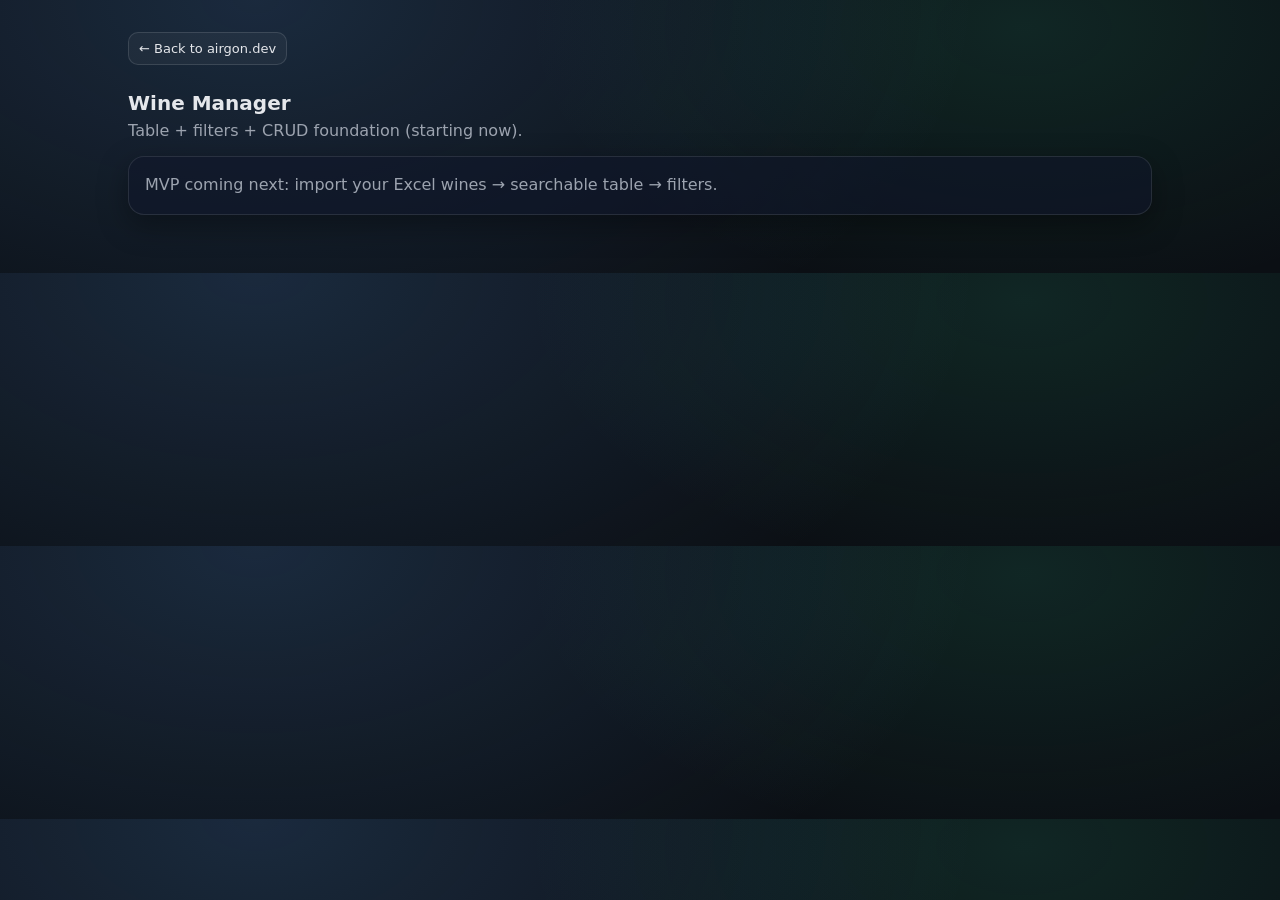
==== projects/wine-manager/index.html @ 974c3c9a "Add project placeholders" ====
<!DOCTYPE html>
<html lang="en">
<head>
  <meta charset="UTF-8" />
  <meta name="viewport" content="width=device-width, initial-scale=1"/>
  <title>Wine Manager</title>
  <link rel="stylesheet" href="../../css/style.css" />
</head>
<body>
  <main class="container" style="padding: 32px 18px;">
    <a class="btn small" href="/">← Back to airgon.dev</a>

    <section class="section">
      <div class="section-head">
        <h3>Wine Manager</h3>
        <p>Table + filters + CRUD foundation (starting now).</p>
      </div>

      <div class="card" style="margin-top:16px;">
        <p style="margin:0;color:var(--muted);">
          MVP coming next: import your Excel wines → searchable table → filters.
        </p>
      </div>
    </section>
  </main>
</body>
</html>
---- css/style.css ----
:root {
  --bg: #0b0f14;
  --panel: #111827;
  --card: #0f172a;
  --text: #e5e7eb;
  --muted: #9ca3af;
  --line: rgba(255,255,255,0.10);
  --accent: #60a5fa;
  --accent2: #34d399;
  --shadow: 0 10px 30px rgba(0,0,0,0.35);
  --radius: 16px;
}

* { box-sizing: border-box; }

body {
  margin: 0;
  font-family: system-ui, -apple-system, Segoe UI, Roboto, Ubuntu, Cantarell, "Helvetica Neue", Arial, sans-serif;
  background: radial-gradient(1200px 700px at 20% 0%, rgba(96,165,250,0.18), transparent 60%),
              radial-gradient(900px 500px at 80% 10%, rgba(52,211,153,0.12), transparent 55%),
              var(--bg);
  color: var(--text);
}

a { color: inherit; text-decoration: none; }
strong { color: #fff; }

.container {
  max-width: 1060px;
  margin: 0 auto;
  padding: 0 18px;
}

.site-header {
  position: sticky;
  top: 0;
  z-index: 10;
  backdrop-filter: blur(10px);
  background: rgba(11, 15, 20, 0.72);
  border-bottom: 1px solid var(--line);
}

.site-header .container {
  display: flex;
  align-items: center;
  justify-content: space-between;
  gap: 16px;
  padding: 16px 18px;
}

.brand {
  display: flex;
  gap: 12px;
  align-items: center;
}

.logo {
  width: 40px;
  height: 40px;
  border-radius: 12px;
  display: grid;
  place-items: center;
  background: linear-gradient(135deg, rgba(96,165,250,0.25), rgba(52,211,153,0.18));
  border: 1px solid var(--line);
  box-shadow: var(--shadow);
  font-weight: 800;
}

.title {
  margin: 0;
  font-size: 18px;
  letter-spacing: 0.2px;
}

.subtitle {
  margin: 2px 0 0;
  font-size: 13px;
  color: var(--muted);
}

.nav {
  display: flex;
  gap: 14px;
  font-size: 14px;
  color: var(--muted);
}

.nav a {
  padding: 8px 10px;
  border-radius: 10px;
}

.nav a:hover {
  background: rgba(255,255,255,0.06);
  color: var(--text);
}

.hero {
  display: grid;
  grid-template-columns: 1.4fr 0.9fr;
  gap: 18px;
  padding: 30px 0 12px;
}

.hero h2 {
  font-size: 34px;
  margin: 0 0 10px;
}

.hero p {
  margin: 0 0 16px;
  color: var(--muted);
  line-height: 1.6;
}

.panel {
  background: linear-gradient(180deg, rgba(17,24,39,0.8), rgba(15,23,42,0.65));
  border: 1px solid var(--line);
  border-radius: var(--radius);
  padding: 16px;
  box-shadow: var(--shadow);
}

.panel-title {
  margin: 0 0 10px;
  font-weight: 700;
}

.panel-list {
  list-style: none;
  padding: 0;
  margin: 0 0 12px;
}

.panel-list li {
  display: flex;
  align-items: center;
  gap: 10px;
  color: var(--muted);
  padding: 8px 0;
  border-bottom: 1px dashed rgba(255,255,255,0.12);
}

.panel-list li:last-child { border-bottom: 0; }

.dot {
  width: 10px;
  height: 10px;
  border-radius: 99px;
  display: inline-block;
}

.dot.ok { background: var(--accent2); }

.panel-foot {
  margin: 0;
  color: var(--muted);
  font-size: 13px;
}

.section {
  padding: 26px 0;
}

.section-head h3 {
  margin: 0 0 6px;
  font-size: 20px;
}

.section-head p {
  margin: 0;
  color: var(--muted);
}

.grid {
  margin-top: 16px;
  display: grid;
  grid-template-columns: repeat(3, 1fr);
  gap: 14px;
}

.card {
  background: rgba(15, 23, 42, 0.6);
  border: 1px solid var(--line);
  border-radius: var(--radius);
  padding: 16px;
  box-shadow: var(--shadow);
}

.card.soft {
  background: rgba(17, 24, 39, 0.45);
}

.card-top {
  display: flex;
  align-items: center;
  justify-content: space-between;
  gap: 10px;
  margin-bottom: 8px;
}

.card h4 {
  margin: 0;
  font-size: 16px;
}

.card p {
  margin: 0 0 14px;
  color: var(--muted);
  line-height: 1.55;
}

.tag {
  font-size: 12px;
  color: var(--muted);
  border: 1px solid rgba(255,255,255,0.12);
  padding: 4px 8px;
  border-radius: 999px;
  background: rgba(255,255,255,0.04);
}

.btn {
  display: inline-flex;
  align-items: center;
  justify-content: center;
  gap: 8px;
  padding: 10px 12px;
  border-radius: 12px;
  border: 1px solid rgba(255,255,255,0.12);
  background: rgba(255,255,255,0.04);
  color: var(--text);
  font-size: 14px;
}

.btn:hover {
  border-color: rgba(255,255,255,0.18);
  background: rgba(255,255,255,0.07);
}

.btn.primary {
  border-color: rgba(96,165,250,0.35);
  background: rgba(96,165,250,0.14);
}

.btn.small {
  padding: 8px 10px;
  border-radius: 10px;
  font-size: 13px;
}

.cta-row {
  display: flex;
  gap: 10px;
  flex-wrap: wrap;
  margin-bottom: 10px;
}

.badges {
  display: flex;
  flex-wrap: wrap;
  gap: 8px;
}

.badge {
  font-size: 12px;
  color: var(--muted);
  border: 1px solid rgba(255,255,255,0.12);
  padding: 5px 8px;
  border-radius: 999px;
  background: rgba(255,255,255,0.04);
}

.two-col {
  margin-top: 16px;
  display: grid;
  grid-template-columns: 1fr 1fr;
  gap: 14px;
}

.stack {
  margin-top: 16px;
  display: grid;
  grid-template-columns: 1fr 1fr;
  gap: 12px;
}

.stack-item {
  border: 1px solid var(--line);
  background: rgba(255,255,255,0.03);
  border-radius: var(--radius);
  padding: 12px 14px;
  display: flex;
  justify-content: space-between;
  gap: 10px;
  color: var(--muted);
}

.stack-label { color: var(--muted); }
.stack-value { color: var(--text); }

.footer {
  border-top: 1px solid var(--line);
  padding: 18px 0 26px;
  margin-top: 12px;
  color: var(--muted);
  font-size: 13px;
}

@media (max-width: 900px) {
  .hero { grid-template-columns: 1fr; }
  .grid { grid-template-columns: 1fr; }
  .two-col { grid-template-columns: 1fr; }
  .stack { grid-template-columns: 1fr; }
  .nav { display: none; }
}
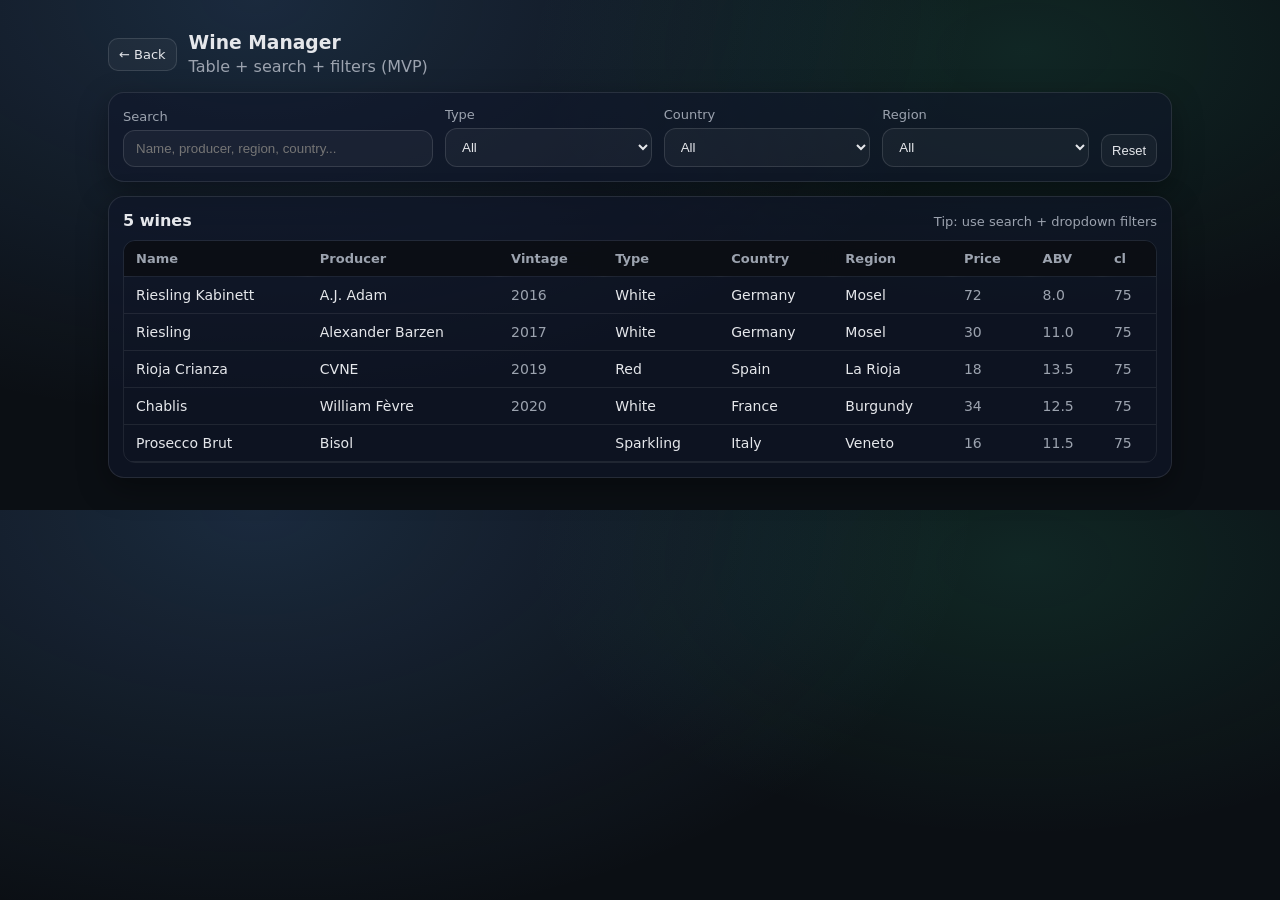
==== commit 942343ef: "Wine Manager MVP: table + search + filters (sample data)" ====
--- a/projects/wine-manager/index.html
+++ b/projects/wine-manager/index.html
@@ -5,23 +5,77 @@
   <meta name="viewport" content="width=device-width, initial-scale=1"/>
   <title>Wine Manager</title>
   <link rel="stylesheet" href="../../css/style.css" />
+  <link rel="stylesheet" href="style.css" />
 </head>
 <body>
-  <main class="container" style="padding: 32px 18px;">
-    <a class="btn small" href="/">← Back to airgon.dev</a>
+  <main class="container wm" style="padding: 32px 18px;">
+    <div class="wm-top">
+      <a class="btn small" href="/">← Back</a>
+      <div>
+        <h3 style="margin:0;">Wine Manager</h3>
+        <p class="wm-sub" style="margin:4px 0 0;">Table + search + filters (MVP)</p>
+      </div>
+    </div>
 
-    <section class="section">
-      <div class="section-head">
-        <h3>Wine Manager</h3>
-        <p>Table + filters + CRUD foundation (starting now).</p>
+    <section class="wm-controls card" style="margin-top:16px;">
+      <div class="wm-row">
+        <label class="wm-label">
+          Search
+          <input id="q" class="wm-input" type="search" placeholder="Name, producer, region, country..." />
+        </label>
+
+        <label class="wm-label">
+          Type
+          <select id="type" class="wm-input">
+            <option value="">All</option>
+          </select>
+        </label>
+
+        <label class="wm-label">
+          Country
+          <select id="country" class="wm-input">
+            <option value="">All</option>
+          </select>
+        </label>
+
+        <label class="wm-label">
+          Region
+          <select id="region" class="wm-input">
+            <option value="">All</option>
+          </select>
+        </label>
+
+        <button id="reset" class="btn small">Reset</button>
+      </div>
+    </section>
+
+    <section class="wm-table card" style="margin-top:14px;">
+      <div class="wm-meta">
+        <div id="count" class="wm-count">0 wines</div>
+        <div class="wm-hint">Tip: use search + dropdown filters</div>
       </div>
 
-      <div class="card" style="margin-top:16px;">
-        <p style="margin:0;color:var(--muted);">
-          MVP coming next: import your Excel wines → searchable table → filters.
-        </p>
+      <div class="wm-scroll">
+        <table class="wm-t">
+          <thead>
+            <tr>
+              <th>Name</th>
+              <th>Producer</th>
+              <th>Vintage</th>
+              <th>Type</th>
+              <th>Country</th>
+              <th>Region</th>
+              <th class="num">Price</th>
+              <th class="num">ABV</th>
+              <th class="num">cl</th>
+            </tr>
+          </thead>
+          <tbody id="tbody"></tbody>
+        </table>
       </div>
     </section>
   </main>
+
+  <script src="app.js"></script>
 </body>
 </html>
--- a/projects/wine-manager/style.css
+++ b/projects/wine-manager/style.css
@@ -0,0 +1,94 @@
+.wm { max-width: 1100px; }
+
+.wm-top {
+  display: flex;
+  gap: 12px;
+  align-items: center;
+}
+
+.wm-sub { color: var(--muted); }
+
+.wm-controls { padding: 14px; }
+
+.wm-row {
+  display: grid;
+  grid-template-columns: 1.5fr 1fr 1fr 1fr auto;
+  gap: 12px;
+  align-items: end;
+}
+
+.wm-label {
+  display: grid;
+  gap: 6px;
+  font-size: 13px;
+  color: var(--muted);
+}
+
+.wm-input {
+  width: 100%;
+  padding: 10px 12px;
+  border-radius: 12px;
+  border: 1px solid rgba(255,255,255,0.12);
+  background: rgba(255,255,255,0.04);
+  color: var(--text);
+  outline: none;
+}
+
+.wm-input:focus {
+  border-color: rgba(96,165,250,0.45);
+  box-shadow: 0 0 0 4px rgba(96,165,250,0.12);
+}
+
+.wm-table { padding: 14px; }
+
+.wm-meta {
+  display: flex;
+  justify-content: space-between;
+  align-items: baseline;
+  gap: 10px;
+  margin-bottom: 10px;
+}
+
+.wm-count { font-weight: 700; }
+.wm-hint { color: var(--muted); font-size: 13px; }
+
+.wm-scroll {
+  overflow: auto;
+  border-radius: 12px;
+  border: 1px solid rgba(255,255,255,0.08);
+}
+
+.wm-t {
+  width: 100%;
+  border-collapse: collapse;
+  min-width: 860px;
+}
+
+.wm-t th, .wm-t td {
+  padding: 10px 12px;
+  border-bottom: 1px solid rgba(255,255,255,0.08);
+  text-align: left;
+  color: var(--text);
+  font-size: 14px;
+}
+
+.wm-t th {
+  position: sticky;
+  top: 0;
+  background: rgba(11, 15, 20, 0.92);
+  backdrop-filter: blur(8px);
+  border-bottom: 1px solid rgba(255,255,255,0.12);
+  font-size: 13px;
+  color: var(--muted);
+}
+
+.wm-t tr:hover td {
+  background: rgba(255,255,255,0.03);
+}
+
+.num { text-align: right; }
+td.num { color: var(--muted); }
+
+@media (max-width: 900px) {
+  .wm-row { grid-template-columns: 1fr 1fr; }
+}
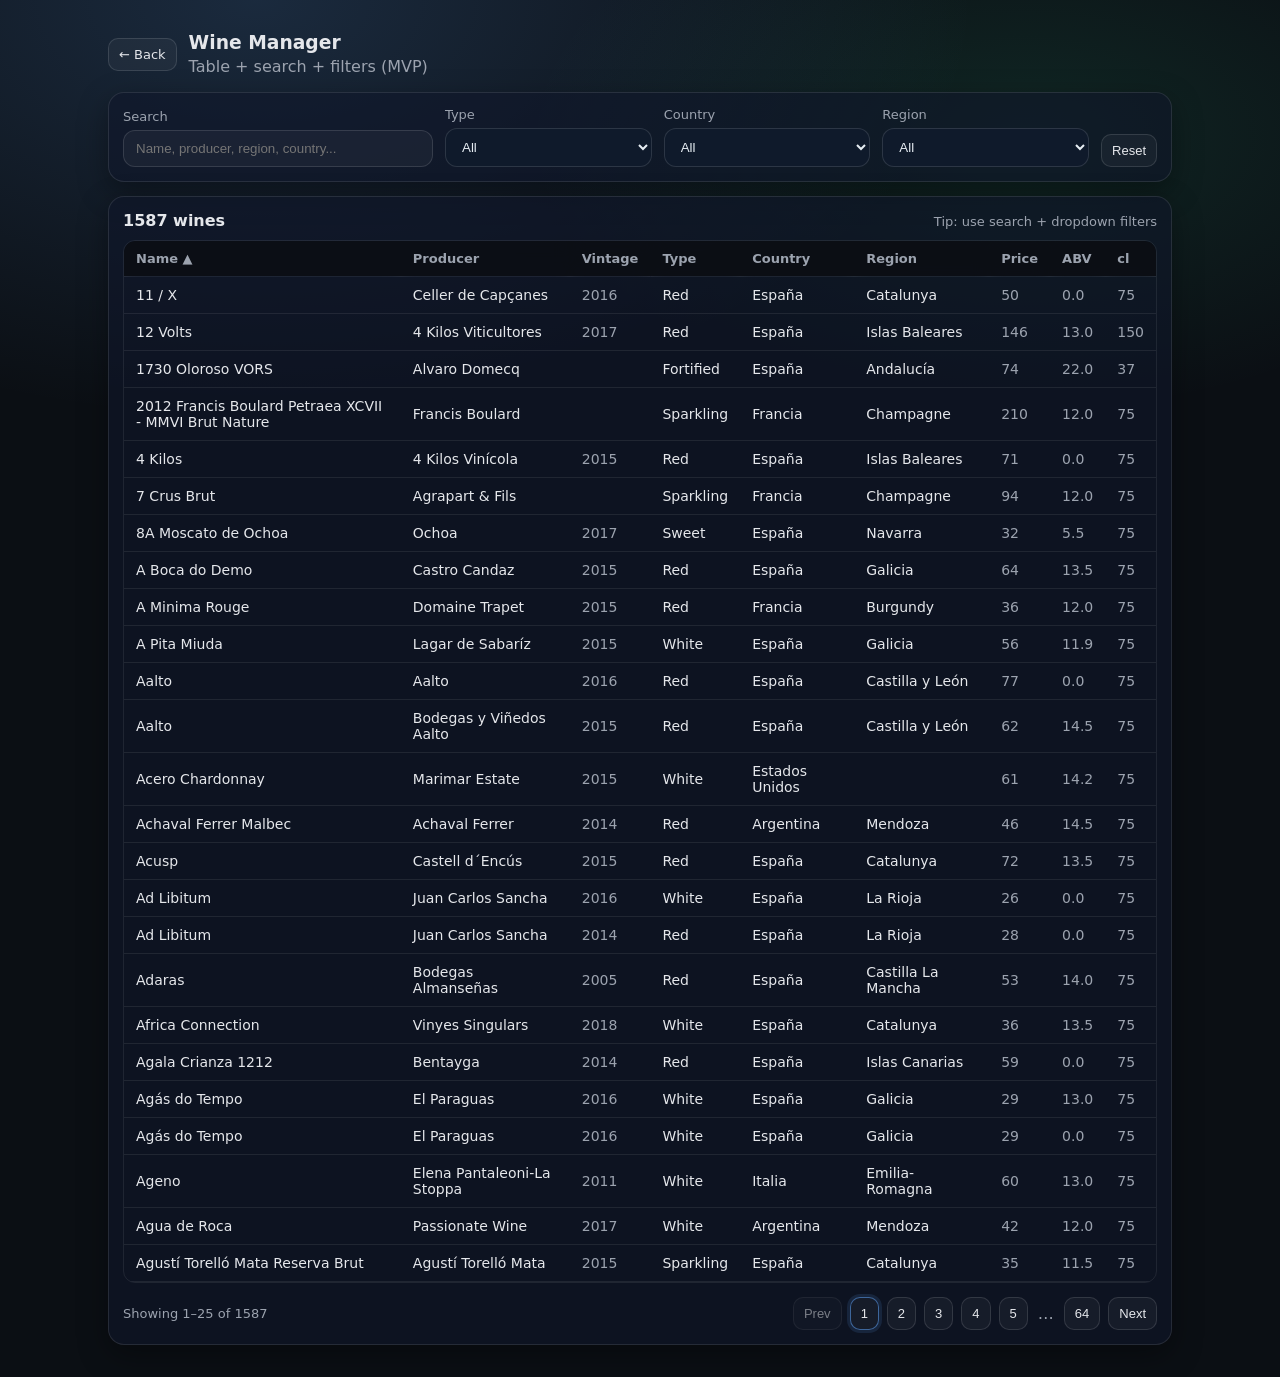
==== commit d30fdff7: "feat: wine manager v0.2.0 (sorting, pagination, modal, UI improvements)" ====
--- a/projects/wine-manager/index.html
+++ b/projects/wine-manager/index.html
@@ -1,12 +1,14 @@
 <!DOCTYPE html>
 <html lang="en">
+
 <head>
   <meta charset="UTF-8" />
-  <meta name="viewport" content="width=device-width, initial-scale=1"/>
+  <meta name="viewport" content="width=device-width, initial-scale=1" />
   <title>Wine Manager</title>
   <link rel="stylesheet" href="../../css/style.css" />
   <link rel="stylesheet" href="style.css" />
 </head>
+
 <body>
   <main class="container wm" style="padding: 32px 18px;">
     <div class="wm-top">
@@ -73,9 +75,44 @@
           <tbody id="tbody"></tbody>
         </table>
       </div>
+
+      <div class="wm-pagination">
+        <div id="page-info" class="wm-page-info">Showing 0–0 of 0</div>
+        <div id="pagination" class="wm-page-controls"></div>
+      </div>
     </section>
   </main>
 
+    <div id="wine-modal" class="wm-modal" hidden>
+    <div class="wm-modal-backdrop" id="wine-modal-backdrop"></div>
+
+    <div
+      class="wm-modal-card"
+      role="dialog"
+      aria-modal="true"
+      aria-labelledby="wine-modal-title"
+    >
+      <div class="wm-modal-head">
+        <div>
+          <h3 id="wine-modal-title" class="wm-modal-title">Wine details</h3>
+          <p id="wine-modal-subtitle" class="wm-modal-subtitle"></p>
+        </div>
+
+        <button
+          id="wine-modal-close"
+          class="btn small"
+          type="button"
+          aria-label="Close wine details"
+        >
+          ✕
+        </button>
+      </div>
+
+      <div id="wine-modal-body" class="wm-modal-body"></div>
+    </div>
+  </div>
+
   <script src="app.js"></script>
 </body>
+
 </html>
--- a/projects/wine-manager/style.css
+++ b/projects/wine-manager/style.css
@@ -1,4 +1,10 @@
-.wm { max-width: 1100px; }
+/* ===============================
+   Layout
+================================ */
+
+.wm {
+  max-width: 1100px;
+}
 
 .wm-top {
   display: flex;
@@ -6,9 +12,17 @@
   align-items: center;
 }
 
-.wm-sub { color: var(--muted); }
-
-.wm-controls { padding: 14px; }
+.wm-sub {
+  color: var(--muted);
+}
+
+/* ===============================
+   Controls
+================================ */
+
+.wm-controls {
+  padding: 14px;
+}
 
 .wm-row {
   display: grid;
@@ -39,7 +53,31 @@
   box-shadow: 0 0 0 4px rgba(96,165,250,0.12);
 }
 
-.wm-table { padding: 14px; }
+/* Fix dropdown readability */
+
+select.wm-input {
+  background-color: #0f1a2b;
+  color: #e6edf3;
+  color-scheme: dark;
+}
+
+select.wm-input option {
+  background-color: #0f1a2b;
+  color: #e6edf3;
+}
+
+select.wm-input option:checked {
+  background-color: #1f3a6d;
+  color: #ffffff;
+}
+
+/* ===============================
+   Table
+================================ */
+
+.wm-table {
+  padding: 14px;
+}
 
 .wm-meta {
   display: flex;
@@ -49,8 +87,14 @@
   margin-bottom: 10px;
 }
 
-.wm-count { font-weight: 700; }
-.wm-hint { color: var(--muted); font-size: 13px; }
+.wm-count {
+  font-weight: 700;
+}
+
+.wm-hint {
+  color: var(--muted);
+  font-size: 13px;
+}
 
 .wm-scroll {
   overflow: auto;
@@ -64,7 +108,8 @@
   min-width: 860px;
 }
 
-.wm-t th, .wm-t td {
+.wm-t th,
+.wm-t td {
   padding: 10px 12px;
   border-bottom: 1px solid rgba(255,255,255,0.08);
   text-align: left;
@@ -80,15 +125,179 @@
   border-bottom: 1px solid rgba(255,255,255,0.12);
   font-size: 13px;
   color: var(--muted);
-}
-
-.wm-t tr:hover td {
+
+  cursor: pointer;
+  user-select: none;
+}
+
+.wm-t th:hover {
+  color: #ffffff;
+}
+
+/* row interaction */
+
+.wm-t tbody tr {
+  cursor: pointer;
+}
+
+.wm-t tbody tr:hover td {
+  background: rgba(255,255,255,0.05);
+}
+
+/* numeric columns */
+
+.num {
+  text-align: right;
+}
+
+td.num {
+  color: var(--muted);
+}
+
+/* ===============================
+   Pagination
+================================ */
+
+.wm-pagination {
+  margin-top: 14px;
+  display: flex;
+  justify-content: space-between;
+  align-items: center;
+  gap: 12px;
+  flex-wrap: wrap;
+}
+
+.wm-page-info {
+  color: var(--muted);
+  font-size: 13px;
+}
+
+.wm-page-controls {
+  display: flex;
+  align-items: center;
+  gap: 8px;
+  flex-wrap: wrap;
+}
+
+.wm-page-btn.is-active {
+  border-color: rgba(96,165,250,0.55);
+  box-shadow: 0 0 0 3px rgba(96,165,250,0.12);
+}
+
+.wm-page-btn:disabled {
+  opacity: 0.5;
+  cursor: not-allowed;
+}
+
+.wm-page-dots {
+  color: var(--muted);
+  padding: 0 2px;
+}
+
+/* ===============================
+   Modal
+================================ */
+
+.wm-modal[hidden] {
+  display: none;
+}
+
+.wm-modal {
+  position: fixed;
+  inset: 0;
+  z-index: 1000;
+}
+
+.wm-modal-backdrop {
+  position: absolute;
+  inset: 0;
+  background: rgba(0, 0, 0, 0.6);
+  backdrop-filter: blur(4px);
+}
+
+.wm-modal-card {
+  position: relative;
+  z-index: 1;
+  width: min(760px, calc(100vw - 32px));
+  max-height: calc(100vh - 32px);
+  overflow: auto;
+  margin: 16px auto;
+  padding: 18px;
+  border-radius: 18px;
+  border: 1px solid rgba(255,255,255,0.12);
+  background: linear-gradient(180deg, rgba(9,18,34,0.98), rgba(5,11,22,0.98));
+  box-shadow: 0 20px 60px rgba(0,0,0,0.45);
+}
+
+.wm-modal-head {
+  display: flex;
+  justify-content: space-between;
+  align-items: start;
+  gap: 12px;
+  margin-bottom: 16px;
+}
+
+.wm-modal-title {
+  margin: 0;
+}
+
+.wm-modal-subtitle {
+  margin: 6px 0 0;
+  color: var(--muted);
+  font-size: 14px;
+}
+
+.wm-modal-body {
+  display: grid;
+  grid-template-columns: repeat(2, minmax(0, 1fr));
+  gap: 12px;
+}
+
+.wm-detail {
+  padding: 12px;
+  border-radius: 12px;
+  border: 1px solid rgba(255,255,255,0.08);
   background: rgba(255,255,255,0.03);
 }
 
-.num { text-align: right; }
-td.num { color: var(--muted); }
+.wm-detail-label {
+  margin: 0 0 6px;
+  font-size: 12px;
+  color: var(--muted);
+  text-transform: uppercase;
+  letter-spacing: 0.04em;
+}
+
+.wm-detail-value {
+  margin: 0;
+  color: var(--text);
+  font-size: 15px;
+  line-height: 1.4;
+  word-break: break-word;
+}
+
+body.wm-modal-open {
+  overflow: hidden;
+}
+
+/* ===============================
+   Responsive
+================================ */
 
 @media (max-width: 900px) {
-  .wm-row { grid-template-columns: 1fr 1fr; }
+  .wm-row {
+    grid-template-columns: 1fr 1fr;
+  }
+}
+
+@media (max-width: 700px) {
+  .wm-modal-body {
+    grid-template-columns: 1fr;
+  }
+
+  .wm-modal-card {
+    width: calc(100vw - 20px);
+    margin: 10px auto;
+    padding: 14px;
+  }
 }
